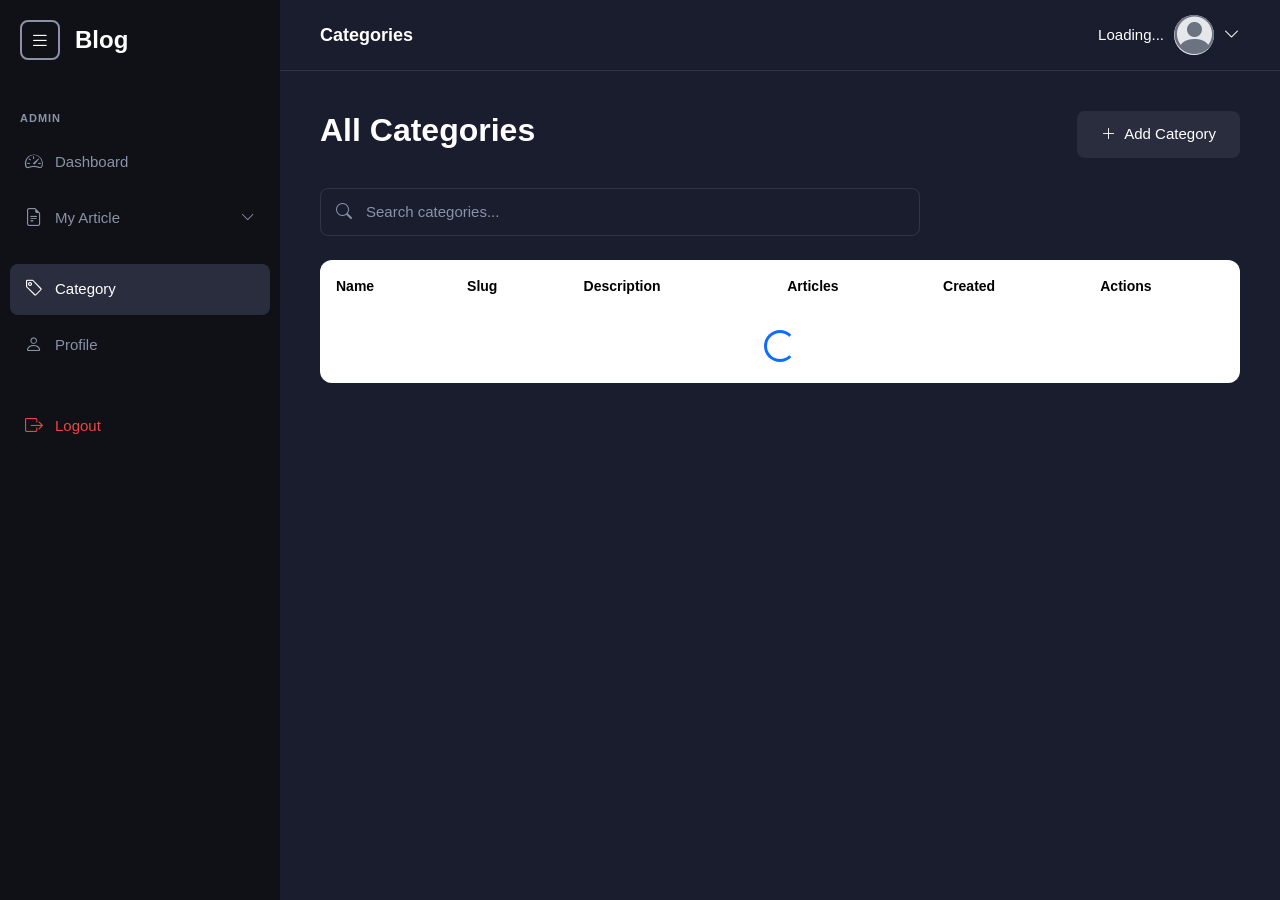
==== pages/categories.html @ 8b1bfafe "first commit" ====
<!DOCTYPE html>
<html lang="en">
<head>
    <meta charset="UTF-8">
    <meta name="viewport" content="width=device-width, initial-scale=1.0">
    <title>Categories - Blog Admin</title>
    <link href="https://cdn.jsdelivr.net/npm/bootstrap@5.3.0/dist/css/bootstrap.min.css" rel="stylesheet">
    <link rel="stylesheet" href="https://cdn.jsdelivr.net/npm/bootstrap-icons@1.11.0/font/bootstrap-icons.css">
    <link rel="stylesheet" href="/style/style.css">
</head>
<body>
    <!-- Sidebar -->
    <div class="sidebar" id="sidebar">
        <div class="sidebar-header">
            <div class="menu-icon" id="menuToggle">
                <i class="bi bi-list"></i>
            </div>
            <div class="sidebar-title">Blog</div>
        </div>

        <div class="admin-label">ADMIN</div>

        <ul class="nav-menu">
            <li class="nav-item">
                <a href="dashboard.html" class="nav-link">
                    <i class="bi bi-speedometer2"></i>
                    <span>Dashboard</span>
                </a>
            </li>
            <li class="nav-item">
                <a href="#" class="nav-link" id="myArticleLink">
                    <i class="bi bi-file-earmark-text"></i>
                    <span>My Article</span>
                    <i class="bi bi-chevron-down dropdown-icon"></i>
                </a>
                <ul class="sub-menu" id="articleSubmenu">
                    <li class="nav-item">
                        <a href="my-articles.html" class="nav-link">All Article</a>
                    </li>
                    <li class="nav-item">
                        <a href="create-article.html" class="nav-link">Create Article</a>
                    </li>
                </ul>
            </li>
            <li class="nav-item">
                <a href="categories.html" class="nav-link active">
                    <i class="bi bi-tag"></i>
                    <span>Category</span>
                </a>
            </li>
            <li class="nav-item">
                <a href="profile.html" class="nav-link">
                    <i class="bi bi-person"></i>
                    <span>Profile</span>
                </a>
            </li>
            <li class="nav-item" style="margin-top: 30px;">
                <a href="#" class="nav-link logout-link" id="logoutBtn">
                    <i class="bi bi-box-arrow-right"></i>
                    <span>Logout</span>
                </a>
            </li>
        </ul>
    </div>

    <!-- Main Content -->
    <div class="main-content">
        <!-- Top Bar -->
        <div class="top-bar">
            <div class="page-title">Categories</div>
            <div class="user-profile" id="userProfile">
                <span class="user-name" id="userName">Loading...</span>
                <div class="user-avatar">
                    <i class="bi bi-person-circle"></i>
                </div>
                <i class="bi bi-chevron-down"></i>
            </div>
        </div>

        <!-- Content Area -->
        <div class="content-area">
            <div class="content-header">
                <h1 class="content-title">All Categories</h1>
                <button class="btn btn-create" data-bs-toggle="modal" data-bs-target="#categoryModal">
                    <i class="bi bi-plus-lg"></i> Add Category
                </button>
            </div>

            <!-- Search -->
            <div class="search-bar mb-4">
                <i class="bi bi-search"></i>
                <input type="text" class="search-input" placeholder="Search categories..." id="searchInput">
            </div>

            <!-- Categories Table -->
            <div class="table-container">
                <table class="table">
                    <thead>
                        <tr>
                            <th>Name</th>
                            <th>Slug</th>
                            <th>Description</th>
                            <th>Articles</th>
                            <th>Created</th>
                            <th>Actions</th>
                        </tr>
                    </thead>
                    <tbody id="categoriesTable">
                        <!-- Loading State -->
                        <tr>
                            <td colspan="6" class="text-center">
                                <div class="spinner-border text-primary" role="status">
                                    <span class="visually-hidden">Loading...</span>
                                </div>
                            </td>
                        </tr>
                    </tbody>
                </table>
            </div>
        </div>
    </div>

    <!-- Category Modal -->
    <div class="modal fade" id="categoryModal" tabindex="-1">
        <div class="modal-dialog">
            <div class="modal-content">
                <div class="modal-header">
                    <h5 class="modal-title" id="modalTitle">Add Category</h5>
                    <button type="button" class="btn-close" data-bs-dismiss="modal"></button>
                </div>
                <div class="modal-body">
                    <form id="categoryForm">
                        <input type="hidden" id="categoryId">
                        
                        <div class="form-group mb-3">
                            <label for="categoryName">Name *</label>
                            <input type="text" class="form-control" id="categoryName" required>
                        </div>
                        
                        <div class="form-group mb-3">
                            <label for="categorySlug">Slug *</label>
                            <input type="text" class="form-control" id="categorySlug" required>
                            <small class="form-text">Auto-generated from name</small>
                        </div>
                        
                        <div class="form-group mb-3">
                            <label for="categoryDescription">Description</label>
                            <textarea class="form-control" id="categoryDescription" rows="3"></textarea>
                        </div>
                        
                        <div class="form-group mb-3">
                            <label for="categoryColor">Color</label>
                            <input type="color" class="form-control form-control-color" id="categoryColor" value="#3b82f6">
                        </div>
                    </form>
                </div>
                <div class="modal-footer">
                    <button type="button" class="btn btn-secondary" data-bs-dismiss="modal">Cancel</button>
                    <button type="button" class="btn btn-primary" id="saveCategoryBtn">Save</button>
                </div>
            </div>
        </div>
    </div>

    <script src="https://cdn.jsdelivr.net/npm/bootstrap@5.3.0/dist/js/bootstrap.bundle.min.js"></script>
    <script src="/script/main.js"></script>
    <script src="/script/categories.js"></script>
</body>
</html>
---- style/style.css ----
/* Main Styles */
:root {
    --dark-bg: #1a1d2e;
    --sidebar-bg: #0f1117;
    --card-bg: #ffffff;
    --text-primary: #ffffff;
    --text-secondary: #8b92a8;
    --hover-bg: #2a2d3e;
    --primary-color: #3b82f6;
    --primary-hover: #2563eb;
    --success-color: #10b981;
    --danger-color: #ef4444;
    --warning-color: #f59e0b;
    --border-color: rgba(255, 255, 255, 0.1);
}

* {
    margin: 0;
    padding: 0;
    box-sizing: border-box;
}

body {
    font-family: -apple-system, BlinkMacSystemFont, 'Segoe UI', Roboto, 'Helvetica Neue', Arial, sans-serif;
    background-color: var(--dark-bg);
    color: var(--text-primary);
    overflow-x: hidden;
}

/* Sidebar Styles */
.sidebar {
    position: fixed;
    left: 0;
    top: 0;
    width: 280px;
    height: 100vh;
    background-color: var(--sidebar-bg);
    padding: 20px 0;
    z-index: 1000;
    overflow-y: auto;
    transition: transform 0.3s ease;
}

.sidebar-header {
    padding: 0 20px 30px;
    display: flex;
    align-items: center;
    gap: 15px;
}

.menu-icon {
    width: 40px;
    height: 40px;
    border: 2px solid var(--text-secondary);
    border-radius: 8px;
    display: flex;
    align-items: center;
    justify-content: center;
    cursor: pointer;
    transition: all 0.3s ease;
}

.menu-icon:hover {
    border-color: var(--text-primary);
}

.menu-icon i {
    color: var(--text-primary);
    font-size: 20px;
}

.sidebar-title {
    font-size: 24px;
    font-weight: 600;
    color: var(--text-primary);
}

.admin-label {
    color: var(--text-secondary);
    font-size: 11px;
    font-weight: 600;
    letter-spacing: 1px;
    padding: 20px 20px 10px;
    text-transform: uppercase;
}

.nav-menu {
    list-style: none;
    padding: 0;
    margin: 0;
}

.nav-item {
    padding: 0 10px;
    margin-bottom: 5px;
}

.nav-link {
    display: flex;
    align-items: center;
    gap: 12px;
    padding: 12px 15px;
    color: var(--text-secondary);
    text-decoration: none;
    border-radius: 8px;
    transition: all 0.3s ease;
    font-size: 15px;
}

.nav-link:hover {
    background-color: var(--hover-bg);
    color: var(--text-primary);
}

.nav-link.active {
    background-color: var(--hover-bg);
    color: var(--text-primary);
}

.nav-link i {
    font-size: 18px;
}

.nav-link .dropdown-icon {
    margin-left: auto;
    font-size: 14px;
    transition: transform 0.3s ease;
}

.nav-link.active .dropdown-icon {
    transform: rotate(180deg);
}

.sub-menu {
    list-style: none;
    padding: 5px 0 10px 45px;
    margin: 0;
    max-height: 0;
    overflow: hidden;
    transition: max-height 0.3s ease;
}

.sub-menu.show {
    max-height: 200px;
}

.sub-menu .nav-link {
    padding: 8px 15px;
    font-size: 14px;
}

.logout-link {
    color: var(--danger-color) !important;
}

.logout-link:hover {
    background-color: rgba(239, 68, 68, 0.1) !important;
}

/* Main Content */
.main-content {
    margin-left: 280px;
    padding: 0;
    min-height: 100vh;
}

/* Top Bar */
.top-bar {
    background-color: var(--dark-bg);
    padding: 15px 40px;
    display: flex;
    justify-content: space-between;
    align-items: center;
    border-bottom: 1px solid var(--border-color);
}

.page-title {
    font-size: 18px;
    font-weight: 600;
    color: var(--text-primary);
}

.user-profile {
    display: flex;
    align-items: center;
    gap: 10px;
    cursor: pointer;
    transition: opacity 0.3s ease;
}

.user-profile:hover {
    opacity: 0.8;
}

.user-avatar {
    width: 40px;
    height: 40px;
    border-radius: 50%;
    background-color: #e5e7eb;
    display: flex;
    align-items: center;
    justify-content: center;
    overflow: hidden;
}

.user-avatar i {
    font-size: 40px;
    color: #6b7280;
}

.user-avatar img {
    width: 100%;
    height: 100%;
    object-fit: cover;
}

.user-name {
    font-size: 15px;
    color: var(--text-primary);
}

/* Content Area */
.content-area {
    padding: 40px;
}

.content-header {
    display: flex;
    justify-content: space-between;
    align-items: center;
    margin-bottom: 30px;
}

.content-title {
    font-size: 32px;
    font-weight: 600;
    color: var(--text-primary);
}

.btn-create {
    background-color: #2a2d3e;
    color: var(--text-primary);
    border: none;
    padding: 12px 24px;
    border-radius: 8px;
    font-size: 15px;
    font-weight: 500;
    cursor: pointer;
    transition: all 0.3s ease;
    display: inline-flex;
    align-items: center;
    gap: 8px;
}

.btn-create:hover {
    background-color: #3a3d4e;
    color: var(--text-primary);
    transform: translateY(-2px);
}

.btn-link {
    color: var(--primary-color);
    text-decoration: none;
    font-size: 15px;
    font-weight: 500;
    transition: color 0.3s ease;
}

.btn-link:hover {
    color: var(--primary-hover);
}

/* Search Bar */
.search-bar {
    position: relative;
    margin-bottom: 30px;
}

.search-bar i {
    position: absolute;
    left: 16px;
    top: 50%;
    transform: translateY(-50%);
    color: var(--text-secondary);
    font-size: 16px;
}

.search-input {
    width: 100%;
    max-width: 600px;
    padding: 12px 20px 12px 45px;
    background-color: transparent;
    border: 1px solid var(--border-color);
    border-radius: 8px;
    color: var(--text-primary);
    font-size: 15px;
    transition: border-color 0.3s ease;
}

.search-input::placeholder {
    color: var(--text-secondary);
}

.search-input:focus {
    outline: none;
    border-color: rgba(255, 255, 255, 0.3);
}

/* Stats Grid */
.stats-grid {
    display: grid;
    grid-template-columns: repeat(auto-fit, minmax(250px, 1fr));
    gap: 24px;
    margin-bottom: 40px;
}

.stat-card {
    background: var(--hover-bg);
    padding: 24px;
    border-radius: 12px;
    display: flex;
    align-items: center;
    gap: 20px;
    transition: transform 0.3s ease;
}

.stat-card:hover {
    transform: translateY(-5px);
}

.stat-icon {
    width: 60px;
    height: 60px;
    border-radius: 12px;
    display: flex;
    align-items: center;
    justify-content: center;
    font-size: 28px;
    color: white;
}

.stat-info h3 {
    font-size: 28px;
    font-weight: 700;
    color: var(--text-primary);
    margin-bottom: 4px;
}

.stat-info p {
    font-size: 14px;
    color: var(--text-secondary);
    margin: 0;
}

/* Content Section */
.content-section {
    margin-bottom: 40px;
}

.section-header {
    display: flex;
    justify-content: space-between;
    align-items: center;
    margin-bottom: 20px;
}

.section-header h2 {
    font-size: 24px;
    font-weight: 600;
    color: var(--text-primary);
}

/* Articles Grid */
.articles-grid {
    display: grid;
    grid-template-columns: repeat(auto-fill, minmax(320px, 1fr));
    gap: 24px;
}

.article-card {
    background-color: #ffffff;
    border-radius: 12px;
    overflow: hidden;
    transition: transform 0.3s ease, box-shadow 0.3s ease;
    cursor: pointer;
}

.article-card:hover {
    transform: translateY(-5px);
    box-shadow: 0 10px 30px rgba(0, 0, 0, 0.2);
}

.article-image {
    width: 100%;
    height: 200px;
    background-color: #d1d5db;
    display: flex;
    align-items: center;
    justify-content: center;
    position: relative;
    overflow: hidden;
}

.article-image svg {
    width: 100px;
    height: 80px;
    opacity: 0.3;
}

.article-image img {
    width: 100%;
    height: 100%;
    object-fit: cover;
}

.article-content {
    padding: 20px;
}

.article-title {
    font-size: 18px;
    font-weight: 600;
    color: #1a1d2e;
    margin-bottom: 8px;
    display: -webkit-box;
    -webkit-line-clamp: 2;
    -webkit-box-orient: vertical;
    overflow: hidden;
}

.article-description {
    font-size: 14px;
    color: #6b7280;
    margin-bottom: 15px;
    display: -webkit-box;
    -webkit-line-clamp: 2;
    -webkit-box-orient: vertical;
    overflow: hidden;
}

.article-author {
    display: flex;
    align-items: center;
    gap: 10px;
}

.author-avatar {
    width: 32px;
    height: 32px;
    border-radius: 50%;
    background-color: #d1d5db;
    display: flex;
    align-items: center;
    justify-content: center;
    overflow: hidden;
}

.author-avatar i {
    color: #6b7280;
    font-size: 16px;
}

.author-avatar img {
    width: 100%;
    height: 100%;
    object-fit: cover;
}

.author-name {
    font-size: 14px;
    color: #6b7280;
}

/* Loading Spinner */
.loading-spinner {
    display: flex;
    justify-content: center;
    align-items: center;
    padding: 60px 20px;
}

/* Filter Section */
.filter-section {
    display: flex;
    gap: 16px;
    margin-bottom: 30px;
    flex-wrap: wrap;
}

.filter-options {
    display: flex;
    gap: 12px;
}

.form-select {
    padding: 10px 16px;
    background-color: transparent;
    border: 1px solid var(--border-color);
    border-radius: 8px;
    color: var(--text-primary);
    font-size: 14px;
    min-width: 150px;
}

.form-select:focus {
    outline: none;
    border-color: var(--primary-color);
}

.form-select option {
    background-color: var(--dark-bg);
    color: var(--text-primary);
}

/* Pagination */
.pagination-container {
    display: flex;
    justify-content: center;
    margin-top: 40px;
}

.pagination {
    display: flex;
    gap: 8px;
    list-style: none;
    padding: 0;
    margin: 0;
}

.pagination li {
    margin: 0;
}

.pagination a {
    display: flex;
    align-items: center;
    justify-content: center;
    width: 40px;
    height: 40px;
    background: var(--hover-bg);
    color: var(--text-primary);
    border-radius: 8px;
    text-decoration: none;
    transition: all 0.3s ease;
}

.pagination a:hover,
.pagination .active a {
    background: var(--primary-color);
}

/* Form Container */
.form-container {
    max-width: 900px;
}

.form-header {
    display: flex;
    justify-content: space-between;
    align-items: center;
    margin-bottom: 30px;
}

.form-title {
    font-size: 28px;
    font-weight: 600;
    color: var(--text-primary);
}

.btn-back {
    color: var(--text-secondary);
    text-decoration: none;
    display: flex;
    align-items: center;
    gap: 8px;
    font-size: 15px;
    transition: color 0.3s ease;
}

.btn-back:hover {
    color: var(--text-primary);
}

/* Article Form */
.article-form {
    background: var(--hover-bg);
    padding: 30px;
    border-radius: 12px;
}

.form-row {
    display: flex;
    gap: 20px;
    margin-bottom: 24px;
}

.form-row .form-group {
    flex: 1;
    margin-bottom: 0;
}

.form-group {
    margin-bottom: 24px;
}

.form-group label {
    display: block;
    margin-bottom: 8px;
    font-size: 14px;
    font-weight: 500;
    color: var(--text-primary);
}

.form-control,
.form-select,
textarea.form-control {
    width: 100%;
    padding: 12px 16px;
    background: var(--dark-bg);
    border: 1px solid var(--border-color);
    border-radius: 8px;
    color: var(--text-primary);
    font-size: 15px;
    font-family: inherit;
    transition: all 0.3s ease;
}

.form-control:focus,
.form-select:focus,
textarea.form-control:focus {
    outline: none;
    border-color: var(--primary-color);
}

textarea.form-control {
    resize: vertical;
}

.form-text {
    display: block;
    margin-top: 6px;
    font-size: 13px;
    color: var(--text-secondary);
}

.image-upload {
    position: relative;
}

.image-preview {
    width: 100%;
    height: 200px;
    background: var(--dark-bg);
    border: 2px dashed var(--border-color);
    border-radius: 8px;
    display: flex;
    flex-direction: column;
    align-items: center;
    justify-content: center;
    margin-top: 10px;
    cursor: pointer;
    transition: all 0.3s ease;
}

.image-preview:hover {
    border-color: var(--primary-color);
}

.image-preview i {
    font-size: 48px;
    color: var(--text-secondary);
    margin-bottom: 10px;
}

.image-preview p {
    color: var(--text-secondary);
    font-size: 14px;
    margin: 0;
}

.image-preview img {
    width: 100%;
    height: 100%;
    object-fit: cover;
    border-radius: 6px;
}

.form-actions {
    display: flex;
    gap: 12px;
    justify-content: flex-end;
    margin-top: 30px;
}

.btn-primary,
.btn-secondary,
.btn-danger {
    padding: 12px 24px;
    border: none;
    border-radius: 8px;
    font-size: 15px;
    font-weight: 500;
    cursor: pointer;
    transition: all 0.3s ease;
    display: inline-flex;
    align-items: center;
    gap: 8px;
}

.btn-primary {
    background: var(--primary-color);
    color: white;
}

.btn-primary:hover {
    background: var(--primary-hover);
    transform: translateY(-2px);
}

.btn-secondary {
    background: var(--hover-bg);
    color: var(--text-primary);
}

.btn-secondary:hover {
    background: #3a3d4e;
}

.btn-danger {
    background: var(--danger-color);
    color: white;
}

.btn-danger:hover {
    background: #dc2626;
}

/* Table */
.table-container {
    background: var(--hover-bg);
    border-radius: 12px;
    overflow: hidden;
}

.table {
    width: 100%;
    margin: 0;
    color: var(--text-primary);
}

.table thead {
    background: var(--dark-bg);
}

.table th {
    padding: 16px;
    font-size: 14px;
    font-weight: 600;
    text-align: left;
    border-bottom: 1px solid var(--border-color);
}

.table td {
    padding: 16px;
    font-size: 14px;
    border-bottom: 1px solid var(--border-color);
}

.table tbody tr:hover {
    background: var(--dark-bg);
}

/* Article Detail */
.article-detail-container {
    max-width: 900px;
    margin: 0 auto;
}

.article-detail-header {
    display: flex;
    justify-content: space-between;
    align-items: center;
    margin-bottom: 30px;
}

.article-actions {
    display: flex;
    gap: 12px;
}

.article-detail-content {
    background: var(--hover-bg);
    padding: 40px;
    border-radius: 12px;
}

.article-meta {
    display: flex;
    align-items: center;
    gap: 12px;
    margin-bottom: 16px;
}

.badge {
    padding: 6px 12px;
    border-radius: 6px;
    font-size: 12px;
    font-weight: 600;
}

.bg-primary {
    background: var(--primary-color);
    color: white;
}

.article-date {
    font-size: 14px;
    color: var(--text-secondary);
}

.article-detail-title {
    font-size: 36px;
    font-weight: 700;
    color: var(--text-primary);
    margin-bottom: 24px;
    line-height: 1.3;
}

.article-author-info {
    display: flex;
    align-items: center;
    gap: 12px;
    margin-bottom: 24px;
    padding-bottom: 24px;
    border-bottom: 1px solid var(--border-color);
}

.article-author-info .author-avatar {
    width: 48px;
    height: 48px;
}

.author-details p {
    margin: 0;
    font-size: 14px;
}

.author-name {
    font-weight: 600;
    color: var(--text-primary);
}

.author-date {
    color: var(--text-secondary);
}

.article-stats {
    display: flex;
    gap: 24px;
    margin-bottom: 30px;
    padding-bottom: 24px;
    border-bottom: 1px solid var(--border-color);
}

.stat-item {
    display: flex;
    align-items: center;
    gap: 8px;
    font-size: 14px;
    color: var(--text-secondary);
}

.stat-item i {
    font-size: 18px;
}

.article-image-container {
    margin-bottom: 30px;
}

.article-detail-image {
    width: 100%;
    border-radius: 12px;
}

.article-body {
    font-size: 16px;
    line-height: 1.8;
    color: var(--text-primary);
    margin-bottom: 30px;
}

.article-body p {
    margin-bottom: 16px;
}

.article-tags {
    display: flex;
    flex-wrap: wrap;
    gap: 8px;
}

.article-tags .badge {
    background: var(--dark-bg);
    color: var(--text-primary);
}

/* Profile */
.profile-container {
    max-width: 900px;
}

.profile-header {
    background: var(--hover-bg);
    padding: 30px;
    border-radius: 12px;
    display: flex;
    justify-content: space-between;
    align-items: center;
    margin-bottom: 30px;
}

.profile-avatar-section {
    display: flex;
    align-items: center;
    gap: 20px;
}

.profile-avatar-large {
    width: 80px;
    height: 80px;
    border-radius: 50%;
    background: #e5e7eb;
    display: flex;
    align-items: center;
    justify-content: center;
    overflow: hidden;
}

.profile-avatar-large i {
    font-size: 80px;
    color: #6b7280;
}

.profile-info h2 {
    font-size: 24px;
    font-weight: 600;
    color: var(--text-primary);
    margin-bottom: 4px;
}

.profile-info p {
    font-size: 14px;
    color: var(--text-secondary);
    margin: 0;
}

.profile-tabs {
    border-bottom: 1px solid var(--border-color);
    margin-bottom: 30px;
}

.profile-tabs .nav-link {
    padding: 12px 24px;
    border: none;
    background: transparent;
    color: var(--text-secondary);
    border-bottom: 2px solid transparent;
    transition: all 0.3s ease;
}

.profile-tabs .nav-link:hover {
    color: var(--text-primary);
}

.profile-tabs .nav-link.active {
    color: var(--primary-color);
    border-bottom-color: var(--primary-color);
}

.profile-tab-content {
    background: var(--hover-bg);
    padding: 30px;
    border-radius: 12px;
}

.profile-form .form-row {
    display: flex;
    gap: 20px;
}

.profile-form .form-row .form-group {
    flex: 1;
}

.security-section {
    background: var(--dark-bg);
    padding: 24px;
    border-radius: 8px;
}

/* Modal */
.modal-content {
    background: var(--hover-bg);
    color: var(--text-primary);
    border: 1px solid var(--border-color);
}

.modal-header {
    border-bottom: 1px solid var(--border-color);
}

.modal-footer {
    border-top: 1px solid var(--border-color);
}

.btn-close {
    filter: invert(1);
}

/* Responsive */
@media (max-width: 1024px) {
    .articles-grid {
        grid-template-columns: repeat(auto-fill, minmax(280px, 1fr));
    }

    .stats-grid {
        grid-template-columns: repeat(auto-fit, minmax(220px, 1fr));
    }
}

@media (max-width: 768px) {
    .sidebar {
        width: 250px;
        transform: translateX(-100%);
    }

    .sidebar.active {
        transform: translateX(0);
    }

    .main-content {
        margin-left: 0;
    }

    .content-area {
        padding: 20px;
    }

    .content-title {
        font-size: 24px;
    }

    .articles-grid {
        grid-template-columns: 1fr;
    }

    .top-bar {
        padding: 15px 20px;
    }

    .content-header {
        flex-direction: column;
        align-items: flex-start;
        gap: 15px;
    }

    .btn-create {
        width: 100%;
        justify-content: center;
    }

    .search-input {
        max-width: 100%;
    }

    .filter-section {
        flex-direction: column;
    }

    .filter-options {
        width: 100%;
        flex-direction: column;
    }

    .form-select {
        width: 100%;
    }

    .form-row {
        flex-direction: column;
    }

    .form-actions {
        flex-direction: column;
    }

    .form-actions button {
        width: 100%;
        justify-content: center;
    }

    .article-detail-header {
        flex-direction: column;
        align-items: flex-start;
        gap: 15px;
    }

    .article-actions {
        width: 100%;
    }

    .article-actions button {
        flex: 1;
    }

    .profile-header {
        flex-direction: column;
        align-items: flex-start;
        gap: 20px;
    }
}

@media (max-width: 576px) {
    .stats-grid {
        grid-template-columns: 1fr;
    }

    .article-detail-content {
        padding: 24px;
    }

    .article-detail-title {
        font-size: 28px;
    }

    .profile-tab-content {
        padding: 20px;
    }

    .table-container {
        overflow-x: auto;
    }

    .table {
        min-width: 600px;
    }
}

/* Scrollbar */
.sidebar::-webkit-scrollbar {
    width: 6px;
}

.sidebar::-webkit-scrollbar-track {
    background: transparent;
}

.sidebar::-webkit-scrollbar-thumb {
    background: var(--text-secondary);
    border-radius: 3px;
}

.sidebar::-webkit-scrollbar-thumb:hover {
    background: var(--text-primary);
}
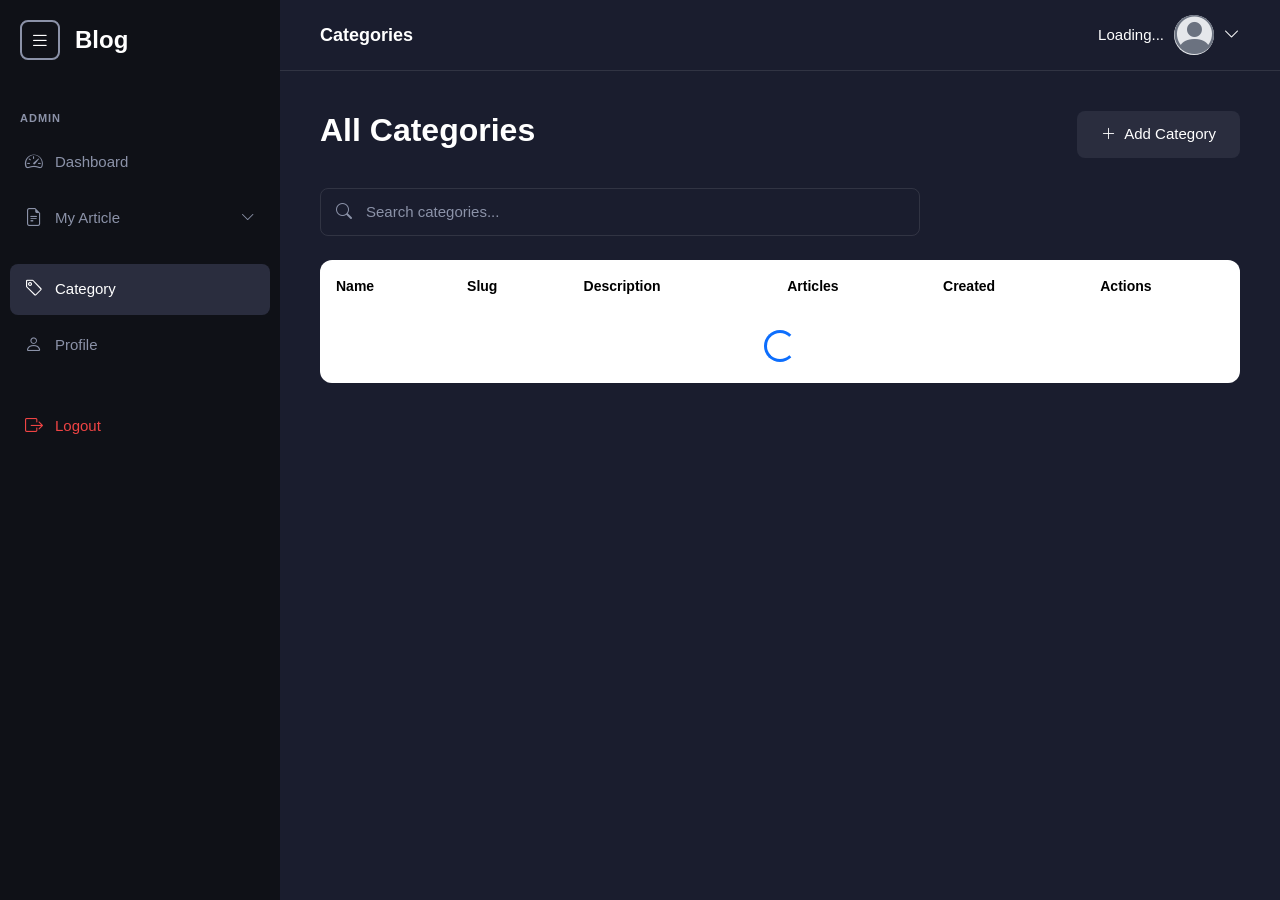
==== commit 52e1bd7e: "Own article" ====
--- a/pages/categories.html
+++ b/pages/categories.html
@@ -6,7 +6,7 @@
     <title>Categories - Blog Admin</title>
     <link href="https://cdn.jsdelivr.net/npm/bootstrap@5.3.0/dist/css/bootstrap.min.css" rel="stylesheet">
     <link rel="stylesheet" href="https://cdn.jsdelivr.net/npm/bootstrap-icons@1.11.0/font/bootstrap-icons.css">
-    <link rel="stylesheet" href="/style/style.css">
+    <link rel="stylesheet" href="../style/style.css">
 </head>
 <body>
     <!-- Sidebar -->
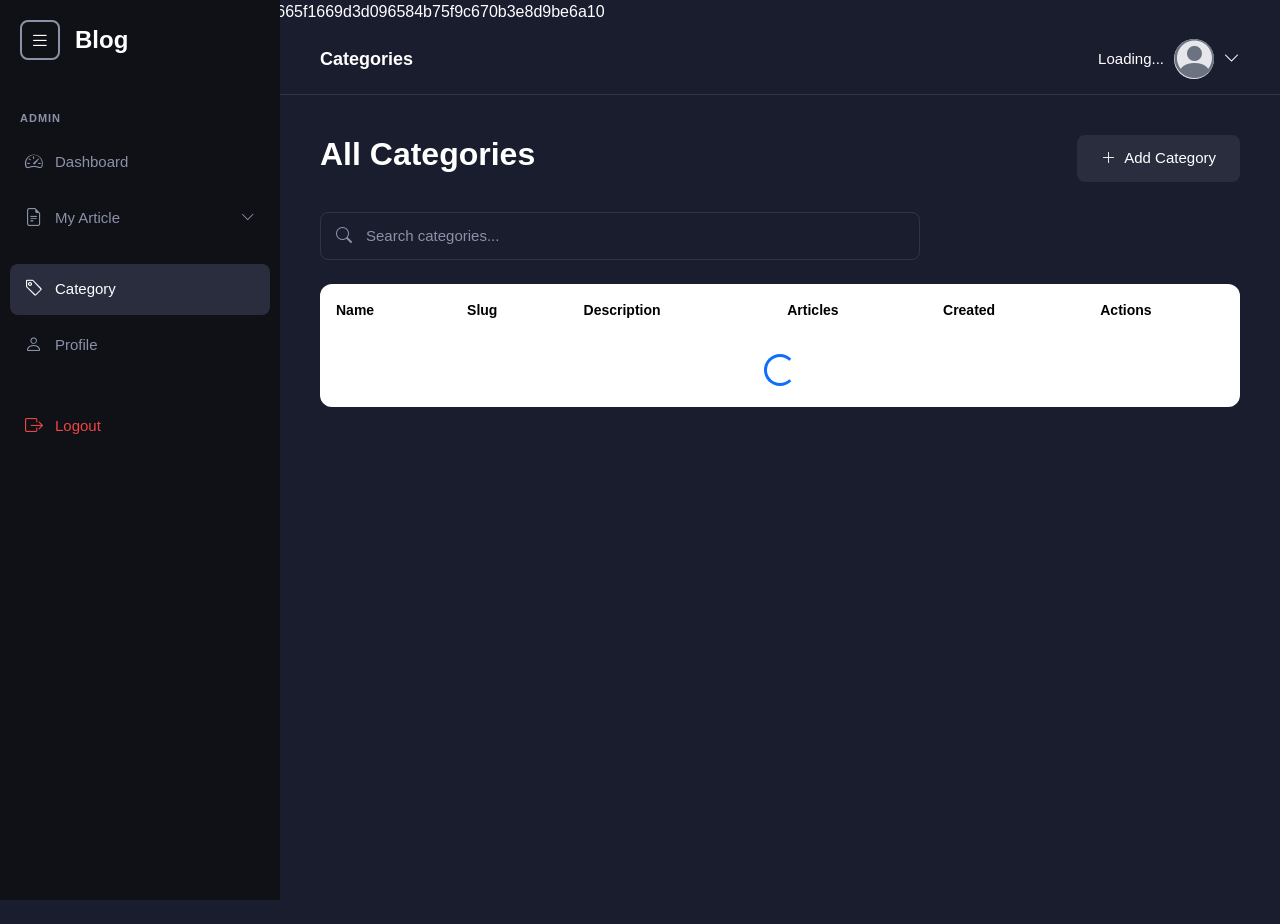
==== commit 9822e4da: "own article" ====
--- a/pages/categories.html
+++ b/pages/categories.html
@@ -6,7 +6,11 @@
     <title>Categories - Blog Admin</title>
     <link href="https://cdn.jsdelivr.net/npm/bootstrap@5.3.0/dist/css/bootstrap.min.css" rel="stylesheet">
     <link rel="stylesheet" href="https://cdn.jsdelivr.net/npm/bootstrap-icons@1.11.0/font/bootstrap-icons.css">
+<<<<<<< HEAD
     <link rel="stylesheet" href="../style/style.css">
+=======
+    <link rel="stylesheet" href="/style/style.css">
+>>>>>>> e4665f1669d3d096584b75f9c670b3e8d9be6a10
 </head>
 <body>
     <!-- Sidebar -->
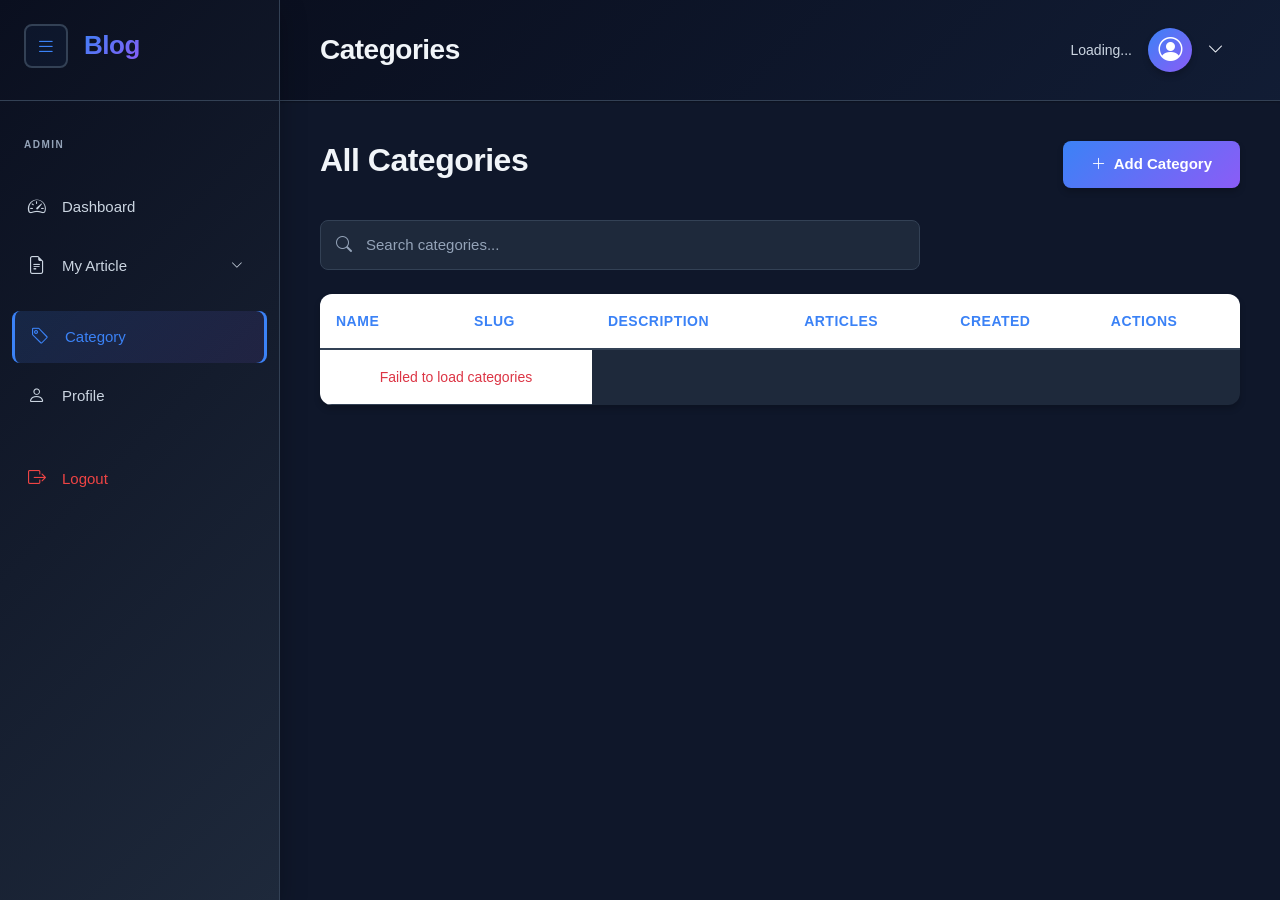
==== commit 00c088cb: "fixed login" ====
--- a/pages/categories.html
+++ b/pages/categories.html
@@ -6,11 +6,7 @@
     <title>Categories - Blog Admin</title>
     <link href="https://cdn.jsdelivr.net/npm/bootstrap@5.3.0/dist/css/bootstrap.min.css" rel="stylesheet">
     <link rel="stylesheet" href="https://cdn.jsdelivr.net/npm/bootstrap-icons@1.11.0/font/bootstrap-icons.css">
-<<<<<<< HEAD
     <link rel="stylesheet" href="../style/style.css">
-=======
-    <link rel="stylesheet" href="/style/style.css">
->>>>>>> e4665f1669d3d096584b75f9c670b3e8d9be6a10
 </head>
 <body>
     <!-- Sidebar -->
@@ -167,7 +163,8 @@
     </div>
 
     <script src="https://cdn.jsdelivr.net/npm/bootstrap@5.3.0/dist/js/bootstrap.bundle.min.js"></script>
-    <script src="/script/main.js"></script>
-    <script src="/script/categories.js"></script>
+    <script src="../assets/Js/main.js"></script>
+    <script src="../assets/Js/categories.js"></script>
+    <script src="../assets/Js/logout.js"></script>
 </body>
 </html>
--- a/style/style.css
+++ b/style/style.css
@@ -1,17 +1,41 @@
-/* Main Styles */
+/* Modern Design System */
 :root {
-    --dark-bg: #1a1d2e;
-    --sidebar-bg: #0f1117;
-    --card-bg: #ffffff;
-    --text-primary: #ffffff;
-    --text-secondary: #8b92a8;
-    --hover-bg: #2a2d3e;
     --primary-color: #3b82f6;
-    --primary-hover: #2563eb;
+    --primary-dark: #1e40af;
+    --primary-light: #dbeafe;
+    --secondary-color: #8b5cf6;
     --success-color: #10b981;
     --danger-color: #ef4444;
     --warning-color: #f59e0b;
-    --border-color: rgba(255, 255, 255, 0.1);
+    --info-color: #06b6d4;
+    
+    --bg-dark: #0f172a;
+    --bg-darker: #0a0f1f;
+    --bg-light: #f8fafc;
+    --bg-card: #1e293b;
+    
+    --text-primary: #f1f5f9;
+    --text-secondary: #cbd5e1;
+    --text-muted: #94a3b8;
+    --text-dark: #0f172a;
+    
+    --border-color: #334155;
+    --border-light: #e2e8f0;
+    
+    --shadow-sm: 0 1px 2px rgba(0, 0, 0, 0.3);
+    --shadow-md: 0 4px 6px rgba(0, 0, 0, 0.2);
+    --shadow-lg: 0 10px 25px rgba(0, 0, 0, 0.25);
+    --shadow-xl: 0 20px 40px rgba(0, 0, 0, 0.3);
+    
+    --radius-sm: 6px;
+    --radius-md: 8px;
+    --radius-lg: 12px;
+    --radius-xl: 16px;
+    --radius-full: 50%;
+    
+    --transition-fast: 150ms cubic-bezier(0.4, 0, 0.2, 1);
+    --transition-base: 250ms cubic-bezier(0.4, 0, 0.2, 1);
+    --transition-slow: 350ms cubic-bezier(0.4, 0, 0.2, 1);
 }
 
 * {
@@ -20,11 +44,16 @@
     box-sizing: border-box;
 }
 
+html {
+    scroll-behavior: smooth;
+}
+
 body {
-    font-family: -apple-system, BlinkMacSystemFont, 'Segoe UI', Roboto, 'Helvetica Neue', Arial, sans-serif;
-    background-color: var(--dark-bg);
+    font-family: -apple-system, BlinkMacSystemFont, 'Segoe UI', 'Roboto', 'Oxygen', 'Ubuntu', 'Cantarell', sans-serif;
+    background-color: var(--bg-dark);
     color: var(--text-primary);
     overflow-x: hidden;
+    line-height: 1.6;
 }
 
 /* Sidebar Styles */
@@ -34,54 +63,67 @@
     top: 0;
     width: 280px;
     height: 100vh;
-    background-color: var(--sidebar-bg);
-    padding: 20px 0;
+    background: linear-gradient(135deg, var(--bg-darker) 0%, var(--bg-card) 100%);
+    padding: 24px 0;
     z-index: 1000;
     overflow-y: auto;
-    transition: transform 0.3s ease;
+    transition: transform var(--transition-base);
+    border-right: 1px solid var(--border-color);
+    box-shadow: var(--shadow-lg);
 }
 
 .sidebar-header {
-    padding: 0 20px 30px;
-    display: flex;
-    align-items: center;
-    gap: 15px;
+    padding: 0 24px 32px;
+    display: flex;
+    align-items: center;
+    gap: 16px;
+    border-bottom: 1px solid var(--border-color);
+    margin-bottom: 24px;
 }
 
 .menu-icon {
-    width: 40px;
-    height: 40px;
-    border: 2px solid var(--text-secondary);
-    border-radius: 8px;
+    width: 44px;
+    height: 44px;
+    border: 2px solid var(--border-color);
+    border-radius: var(--radius-md);
     display: flex;
     align-items: center;
     justify-content: center;
     cursor: pointer;
-    transition: all 0.3s ease;
+    transition: all var(--transition-fast);
+    background: rgba(59, 130, 246, 0.05);
 }
 
 .menu-icon:hover {
-    border-color: var(--text-primary);
+    border-color: var(--primary-color);
+    background: rgba(59, 130, 246, 0.1);
+    transform: translateY(-2px);
 }
 
 .menu-icon i {
-    color: var(--text-primary);
+    color: var(--primary-color);
     font-size: 20px;
+    font-weight: 600;
 }
 
 .sidebar-title {
-    font-size: 24px;
-    font-weight: 600;
-    color: var(--text-primary);
+    font-size: 26px;
+    font-weight: 700;
+    background: linear-gradient(135deg, var(--primary-color) 0%, var(--secondary-color) 100%);
+    -webkit-background-clip: text;
+    -webkit-text-fill-color: transparent;
+    background-clip: text;
+    letter-spacing: -0.5px;
 }
 
 .admin-label {
-    color: var(--text-secondary);
-    font-size: 11px;
-    font-weight: 600;
-    letter-spacing: 1px;
-    padding: 20px 20px 10px;
+    color: var(--text-muted);
+    font-size: 10px;
+    font-weight: 700;
+    letter-spacing: 1.5px;
+    padding: 12px 24px;
     text-transform: uppercase;
+    margin-bottom: 16px;
 }
 
 .nav-menu {
@@ -91,40 +133,47 @@
 }
 
 .nav-item {
-    padding: 0 10px;
-    margin-bottom: 5px;
+    padding: 0 12px;
+    margin-bottom: 6px;
 }
 
 .nav-link {
     display: flex;
     align-items: center;
-    gap: 12px;
-    padding: 12px 15px;
+    gap: 14px;
+    padding: 12px 16px;
     color: var(--text-secondary);
     text-decoration: none;
-    border-radius: 8px;
-    transition: all 0.3s ease;
+    border-radius: var(--radius-md);
+    transition: all var(--transition-fast);
     font-size: 15px;
+    font-weight: 500;
+    position: relative;
 }
 
 .nav-link:hover {
-    background-color: var(--hover-bg);
-    color: var(--text-primary);
+    background-color: rgba(59, 130, 246, 0.1);
+    color: var(--primary-color);
+    padding-left: 20px;
 }
 
 .nav-link.active {
-    background-color: var(--hover-bg);
-    color: var(--text-primary);
+    background: linear-gradient(135deg, rgba(59, 130, 246, 0.15) 0%, rgba(139, 92, 246, 0.1) 100%);
+    color: var(--primary-color);
+    box-shadow: inset -3px 0 0 var(--primary-color);
+    border-left: 3px solid var(--primary-color);
+    padding-left: 16px;
 }
 
 .nav-link i {
     font-size: 18px;
+    min-width: 20px;
 }
 
 .nav-link .dropdown-icon {
     margin-left: auto;
-    font-size: 14px;
-    transition: transform 0.3s ease;
+    font-size: 12px;
+    transition: transform var(--transition-fast);
 }
 
 .nav-link.active .dropdown-icon {
@@ -133,20 +182,30 @@
 
 .sub-menu {
     list-style: none;
-    padding: 5px 0 10px 45px;
+    padding: 6px 0 6px 48px;
     margin: 0;
     max-height: 0;
     overflow: hidden;
-    transition: max-height 0.3s ease;
+    transition: max-height var(--transition-base);
 }
 
 .sub-menu.show {
-    max-height: 200px;
+    max-height: 300px;
 }
 
 .sub-menu .nav-link {
-    padding: 8px 15px;
+    padding: 10px 12px;
     font-size: 14px;
+    color: var(--text-muted);
+}
+
+.sub-menu .nav-link:hover {
+    color: var(--primary-color);
+}
+
+.sub-menu .nav-link.active {
+    background: rgba(59, 130, 246, 0.15);
+    color: var(--primary-color);
 }
 
 .logout-link {
@@ -154,7 +213,8 @@
 }
 
 .logout-link:hover {
-    background-color: rgba(239, 68, 68, 0.1) !important;
+    background-color: rgba(239, 68, 68, 0.15) !important;
+    color: #ff6b6b !important;
 }
 
 /* Main Content */
@@ -162,50 +222,57 @@
     margin-left: 280px;
     padding: 0;
     min-height: 100vh;
+    background-color: var(--bg-dark);
 }
 
 /* Top Bar */
 .top-bar {
-    background-color: var(--dark-bg);
-    padding: 15px 40px;
+    background: linear-gradient(135deg, var(--bg-darker) 0%, rgba(59, 130, 246, 0.05) 100%);
+    padding: 20px 40px;
     display: flex;
     justify-content: space-between;
     align-items: center;
     border-bottom: 1px solid var(--border-color);
+    box-shadow: var(--shadow-sm);
 }
 
 .page-title {
-    font-size: 18px;
-    font-weight: 600;
-    color: var(--text-primary);
+    font-size: 28px;
+    font-weight: 700;
+    color: var(--text-primary);
+    letter-spacing: -0.5px;
 }
 
 .user-profile {
     display: flex;
     align-items: center;
-    gap: 10px;
+    gap: 16px;
     cursor: pointer;
-    transition: opacity 0.3s ease;
+    transition: opacity var(--transition-fast);
+    padding: 8px 16px;
+    border-radius: var(--radius-md);
 }
 
 .user-profile:hover {
     opacity: 0.8;
+    background: rgba(59, 130, 246, 0.1);
 }
 
 .user-avatar {
-    width: 40px;
-    height: 40px;
-    border-radius: 50%;
-    background-color: #e5e7eb;
+    width: 44px;
+    height: 44px;
+    border-radius: var(--radius-full);
+    background: linear-gradient(135deg, var(--primary-color) 0%, var(--secondary-color) 100%);
     display: flex;
     align-items: center;
     justify-content: center;
     overflow: hidden;
+    box-shadow: var(--shadow-md);
 }
 
 .user-avatar i {
-    font-size: 40px;
-    color: #6b7280;
+    font-size: 24px;
+    color: white;
 }
 
 .user-avatar img {
@@ -215,8 +282,13 @@
 }
 
 .user-name {
-    font-size: 15px;
-    color: var(--text-primary);
+    font-size: 14px;
+    color: var(--text-secondary);
+    font-weight: 500;
+    max-width: 150px;
+    white-space: nowrap;
+    overflow: hidden;
+    text-overflow: ellipsis;
 }
 
 /* Content Area */
@@ -228,46 +300,48 @@
     display: flex;
     justify-content: space-between;
     align-items: center;
-    margin-bottom: 30px;
+    margin-bottom: 32px;
 }
 
 .content-title {
     font-size: 32px;
+    font-weight: 700;
+    color: var(--text-primary);
+    letter-spacing: -0.5px;
+}
+
+.btn-create {
+    background: linear-gradient(135deg, var(--primary-color) 0%, var(--secondary-color) 100%);
+    color: white;
+    border: none;
+    padding: 12px 28px;
+    border-radius: var(--radius-md);
+    font-size: 15px;
     font-weight: 600;
-    color: var(--text-primary);
-}
-
-.btn-create {
-    background-color: #2a2d3e;
-    color: var(--text-primary);
-    border: none;
-    padding: 12px 24px;
-    border-radius: 8px;
-    font-size: 15px;
-    font-weight: 500;
     cursor: pointer;
-    transition: all 0.3s ease;
+    transition: all var(--transition-fast);
     display: inline-flex;
     align-items: center;
     gap: 8px;
+    box-shadow: var(--shadow-md);
 }
 
 .btn-create:hover {
-    background-color: #3a3d4e;
-    color: var(--text-primary);
     transform: translateY(-2px);
+    box-shadow: var(--shadow-lg);
+    background: linear-gradient(135deg, var(--primary-dark) 0%, #6d28d9 100%);
 }
 
 .btn-link {
     color: var(--primary-color);
     text-decoration: none;
     font-size: 15px;
-    font-weight: 500;
-    transition: color 0.3s ease;
+    font-weight: 600;
+    transition: color var(--transition-fast);
 }
 
 .btn-link:hover {
-    color: var(--primary-hover);
+    color: var(--primary-dark);
 }
 
 /* Search Bar */
@@ -281,29 +355,32 @@
     left: 16px;
     top: 50%;
     transform: translateY(-50%);
-    color: var(--text-secondary);
+    color: var(--text-muted);
     font-size: 16px;
+    transition: all var(--transition-fast);
 }
 
 .search-input {
     width: 100%;
     max-width: 600px;
     padding: 12px 20px 12px 45px;
-    background-color: transparent;
+    background: var(--bg-card);
     border: 1px solid var(--border-color);
-    border-radius: 8px;
+    border-radius: var(--radius-md);
     color: var(--text-primary);
     font-size: 15px;
-    transition: border-color 0.3s ease;
+    transition: all var(--transition-fast);
 }
 
 .search-input::placeholder {
-    color: var(--text-secondary);
+    color: var(--text-muted);
 }
 
 .search-input:focus {
     outline: none;
-    border-color: rgba(255, 255, 255, 0.3);
+    border-color: var(--primary-color);
+    background: var(--bg-darker);
+    box-shadow: 0 0 0 3px rgba(59, 130, 246, 0.1);
 }
 
 /* Stats Grid */
@@ -315,28 +392,34 @@
 }
 
 .stat-card {
-    background: var(--hover-bg);
+    background: linear-gradient(135deg, var(--bg-card) 0%, rgba(59, 130, 246, 0.1) 100%);
     padding: 24px;
-    border-radius: 12px;
+    border-radius: var(--radius-lg);
     display: flex;
     align-items: center;
     gap: 20px;
-    transition: transform 0.3s ease;
+    transition: all var(--transition-base);
+    border: 1px solid var(--border-color);
 }
 
 .stat-card:hover {
-    transform: translateY(-5px);
+    transform: translateY(-8px);
+    border-color: var(--primary-color);
+    box-shadow: var(--shadow-lg);
 }
 
 .stat-icon {
     width: 60px;
     height: 60px;
-    border-radius: 12px;
+    border-radius: var(--radius-md);
     display: flex;
     align-items: center;
     justify-content: center;
     font-size: 28px;
     color: white;
+    background: linear-gradient(135deg, var(--primary-color) 0%, var(--secondary-color) 100%);
+    box-shadow: var(--shadow-md);
+}
 }
 
 .stat-info h3 {
@@ -344,11 +427,12 @@
     font-weight: 700;
     color: var(--text-primary);
     margin-bottom: 4px;
+    letter-spacing: -0.5px;
 }
 
 .stat-info p {
     font-size: 14px;
-    color: var(--text-secondary);
+    color: var(--text-muted);
     margin: 0;
 }
 
@@ -362,38 +446,48 @@
     justify-content: space-between;
     align-items: center;
     margin-bottom: 20px;
+    padding-bottom: 16px;
+    border-bottom: 2px solid var(--border-color);
 }
 
 .section-header h2 {
     font-size: 24px;
-    font-weight: 600;
-    color: var(--text-primary);
+    font-weight: 700;
+    color: var(--text-primary);
+    letter-spacing: -0.5px;
+    margin: 0;
+    background: linear-gradient(135deg, var(--text-primary) 0%, var(--primary-color) 100%);
+    -webkit-background-clip: text;
+    -webkit-text-fill-color: transparent;
+    background-clip: text;
 }
 
 /* Articles Grid */
 .articles-grid {
     display: grid;
     grid-template-columns: repeat(auto-fill, minmax(320px, 1fr));
-    gap: 24px;
+    gap: 28px;
 }
 
 .article-card {
-    background-color: #ffffff;
-    border-radius: 12px;
+    background-color: var(--bg-card);
+    border-radius: var(--radius-lg);
     overflow: hidden;
-    transition: transform 0.3s ease, box-shadow 0.3s ease;
+    transition: all var(--transition-base);
     cursor: pointer;
+    border: 1px solid var(--border-color);
 }
 
 .article-card:hover {
-    transform: translateY(-5px);
-    box-shadow: 0 10px 30px rgba(0, 0, 0, 0.2);
+    transform: translateY(-8px);
+    box-shadow: var(--shadow-xl);
+    border-color: var(--primary-color);
 }
 
 .article-image {
     width: 100%;
     height: 200px;
-    background-color: #d1d5db;
+    background-color: var(--bg-darker);
     display: flex;
     align-items: center;
     justify-content: center;
@@ -411,53 +505,65 @@
     width: 100%;
     height: 100%;
     object-fit: cover;
+    transition: transform var(--transition-base);
+}
+
+.article-card:hover .article-image img {
+    transform: scale(1.05);
 }
 
 .article-content {
-    padding: 20px;
+    padding: 24px;
 }
 
 .article-title {
     font-size: 18px;
-    font-weight: 600;
-    color: #1a1d2e;
-    margin-bottom: 8px;
+    font-weight: 700;
+    color: var(--text-primary);
+    margin-bottom: 10px;
     display: -webkit-box;
     -webkit-line-clamp: 2;
+    line-clamp: 2;
     -webkit-box-orient: vertical;
     overflow: hidden;
+    letter-spacing: -0.3px;
 }
 
 .article-description {
     font-size: 14px;
-    color: #6b7280;
-    margin-bottom: 15px;
+    color: var(--text-secondary);
+    margin-bottom: 16px;
     display: -webkit-box;
     -webkit-line-clamp: 2;
+    line-clamp: 2;
     -webkit-box-orient: vertical;
     overflow: hidden;
+    line-height: 1.5;
 }
 
 .article-author {
     display: flex;
     align-items: center;
-    gap: 10px;
+    gap: 12px;
+    padding-top: 16px;
+    border-top: 1px solid var(--border-color);
 }
 
 .author-avatar {
-    width: 32px;
-    height: 32px;
-    border-radius: 50%;
-    background-color: #d1d5db;
+    width: 36px;
+    height: 36px;
+    border-radius: var(--radius-full);
+    background: linear-gradient(135deg, var(--primary-color) 0%, var(--secondary-color) 100%);
     display: flex;
     align-items: center;
     justify-content: center;
     overflow: hidden;
+    flex-shrink: 0;
 }
 
 .author-avatar i {
-    color: #6b7280;
-    font-size: 16px;
+    color: white;
+    font-size: 18px;
 }
 
 .author-avatar img {
@@ -468,7 +574,8 @@
 
 .author-name {
     font-size: 14px;
-    color: #6b7280;
+    color: var(--text-secondary);
+    font-weight: 500;
 }
 
 /* Loading Spinner */
@@ -477,6 +584,22 @@
     justify-content: center;
     align-items: center;
     padding: 60px 20px;
+    flex-direction: column;
+    gap: 16px;
+}
+
+.loading-spinner::after {
+    content: '';
+    width: 40px;
+    height: 40px;
+    border: 3px solid var(--border-color);
+    border-top-color: var(--primary-color);
+    border-radius: var(--radius-full);
+    animation: spin 1s linear infinite;
+}
+
+@keyframes spin {
+    to { transform: rotate(360deg); }
 }
 
 /* Filter Section */
@@ -485,11 +608,17 @@
     gap: 16px;
     margin-bottom: 30px;
     flex-wrap: wrap;
+    align-items: center;
+    padding: 20px;
+    background: linear-gradient(135deg, rgba(59, 130, 246, 0.05) 0%, rgba(139, 92, 246, 0.03) 100%);
+    border-radius: var(--radius-md);
+    border: 1px solid var(--border-color);
 }
 
 .filter-options {
     display: flex;
     gap: 12px;
+    flex-wrap: wrap;
 }
 
 .form-select {
@@ -517,6 +646,7 @@
     display: flex;
     justify-content: center;
     margin-top: 40px;
+    padding: 20px 0;
 }
 
 .pagination {
@@ -537,16 +667,28 @@
     justify-content: center;
     width: 40px;
     height: 40px;
-    background: var(--hover-bg);
-    color: var(--text-primary);
-    border-radius: 8px;
+    background: var(--bg-card);
+    color: var(--text-primary);
+    border: 1px solid var(--border-color);
+    border-radius: var(--radius-md);
     text-decoration: none;
-    transition: all 0.3s ease;
-}
-
-.pagination a:hover,
+    font-weight: 600;
+    transition: all var(--transition-fast);
+}
+
+.pagination a:hover {
+    background: var(--primary-color);
+    border-color: var(--primary-color);
+    color: white;
+    transform: translateY(-2px);
+    box-shadow: var(--shadow-md);
+}
+
 .pagination .active a {
-    background: var(--primary-color);
+    background: linear-gradient(135deg, var(--primary-color) 0%, var(--secondary-color) 100%);
+    border-color: var(--primary-color);
+    color: white;
+    box-shadow: var(--shadow-md);
 }
 
 /* Form Container */
@@ -607,8 +749,11 @@
     display: block;
     margin-bottom: 8px;
     font-size: 14px;
-    font-weight: 500;
-    color: var(--text-primary);
+    font-weight: 600;
+    color: var(--text-primary);
+    letter-spacing: 0.3px;
+    text-transform: uppercase;
+    opacity: 0.9;
 }
 
 .form-control,
@@ -616,13 +761,13 @@
 textarea.form-control {
     width: 100%;
     padding: 12px 16px;
-    background: var(--dark-bg);
+    background: var(--bg-card);
     border: 1px solid var(--border-color);
-    border-radius: 8px;
+    border-radius: var(--radius-md);
     color: var(--text-primary);
     font-size: 15px;
     font-family: inherit;
-    transition: all 0.3s ease;
+    transition: all var(--transition-fast);
 }
 
 .form-control:focus,
@@ -630,10 +775,17 @@
 textarea.form-control:focus {
     outline: none;
     border-color: var(--primary-color);
+    background: var(--bg-darker);
+    box-shadow: 0 0 0 3px rgba(59, 130, 246, 0.1);
+}
+
+.form-control::placeholder {
+    color: var(--text-muted);
 }
 
 textarea.form-control {
     resize: vertical;
+    min-height: 120px;
 }
 
 .form-text {
@@ -695,51 +847,60 @@
 .btn-primary,
 .btn-secondary,
 .btn-danger {
-    padding: 12px 24px;
+    padding: 12px 28px;
     border: none;
-    border-radius: 8px;
+    border-radius: var(--radius-md);
     font-size: 15px;
-    font-weight: 500;
+    font-weight: 600;
     cursor: pointer;
-    transition: all 0.3s ease;
+    transition: all var(--transition-fast);
     display: inline-flex;
     align-items: center;
     gap: 8px;
 }
 
 .btn-primary {
-    background: var(--primary-color);
+    background: linear-gradient(135deg, var(--primary-color) 0%, var(--secondary-color) 100%);
     color: white;
+    box-shadow: var(--shadow-md);
 }
 
 .btn-primary:hover {
-    background: var(--primary-hover);
+    background: linear-gradient(135deg, var(--primary-dark) 0%, #6d28d9 100%);
     transform: translateY(-2px);
+    box-shadow: var(--shadow-lg);
 }
 
 .btn-secondary {
-    background: var(--hover-bg);
-    color: var(--text-primary);
+    background: var(--bg-card);
+    color: var(--text-primary);
+    border: 1px solid var(--border-color);
 }
 
 .btn-secondary:hover {
-    background: #3a3d4e;
+    background: rgba(59, 130, 246, 0.1);
+    border-color: var(--primary-color);
+    box-shadow: var(--shadow-sm);
 }
 
 .btn-danger {
     background: var(--danger-color);
     color: white;
+    box-shadow: var(--shadow-md);
 }
 
 .btn-danger:hover {
     background: #dc2626;
+    transform: translateY(-2px);
+    box-shadow: var(--shadow-lg);
 }
 
 /* Table */
 .table-container {
-    background: var(--hover-bg);
-    border-radius: 12px;
+    background: var(--bg-card);
+    border-radius: var(--radius-lg);
     overflow: hidden;
+    box-shadow: var(--shadow-md);
 }
 
 .table {
@@ -749,15 +910,18 @@
 }
 
 .table thead {
-    background: var(--dark-bg);
+    background: linear-gradient(135deg, rgba(59, 130, 246, 0.1) 0%, rgba(139, 92, 246, 0.05) 100%);
+    border-bottom: 2px solid var(--border-color);
 }
 
 .table th {
     padding: 16px;
     font-size: 14px;
-    font-weight: 600;
+    font-weight: 700;
     text-align: left;
-    border-bottom: 1px solid var(--border-color);
+    letter-spacing: 0.5px;
+    text-transform: uppercase;
+    color: var(--primary-color);
 }
 
 .table td {
@@ -766,8 +930,13 @@
     border-bottom: 1px solid var(--border-color);
 }
 
+.table tbody tr {
+    transition: all var(--transition-fast);
+}
+
 .table tbody tr:hover {
-    background: var(--dark-bg);
+    background: rgba(59, 130, 246, 0.05);
+    box-shadow: inset 0 0 8px rgba(59, 130, 246, 0.1);
 }
 
 /* Article Detail */
@@ -802,14 +971,26 @@
 }
 
 .badge {
-    padding: 6px 12px;
-    border-radius: 6px;
+    padding: 6px 14px;
+    border-radius: var(--radius-full);
     font-size: 12px;
-    font-weight: 600;
+    font-weight: 700;
+    letter-spacing: 0.3px;
+    text-transform: uppercase;
+    display: inline-block;
+    background: var(--primary-color);
+    color: white;
+    box-shadow: var(--shadow-sm);
+    transition: all var(--transition-fast);
+}
+
+.badge:hover {
+    transform: translateY(-2px);
+    box-shadow: var(--shadow-md);
 }
 
 .bg-primary {
-    background: var(--primary-color);
+    background: linear-gradient(135deg, var(--primary-color) 0%, var(--secondary-color) 100%) !important;
     color: white;
 }
 
@@ -929,44 +1110,52 @@
 .profile-avatar-large {
     width: 80px;
     height: 80px;
-    border-radius: 50%;
-    background: #e5e7eb;
+    border-radius: var(--radius-full);
+    background: linear-gradient(135deg, var(--primary-color) 0%, var(--secondary-color) 100%);
     display: flex;
     align-items: center;
     justify-content: center;
     overflow: hidden;
+    box-shadow: var(--shadow-lg);
+    border: 3px solid var(--border-color);
 }
 
 .profile-avatar-large i {
-    font-size: 80px;
-    color: #6b7280;
+    font-size: 40px;
+    color: white;
 }
 
 .profile-info h2 {
     font-size: 24px;
-    font-weight: 600;
+    font-weight: 700;
     color: var(--text-primary);
     margin-bottom: 4px;
+    letter-spacing: -0.5px;
 }
 
 .profile-info p {
     font-size: 14px;
-    color: var(--text-secondary);
+    color: var(--text-muted);
     margin: 0;
 }
 
 .profile-tabs {
-    border-bottom: 1px solid var(--border-color);
+    border-bottom: 2px solid var(--border-color);
     margin-bottom: 30px;
+    display: flex;
+    gap: 24px;
 }
 
 .profile-tabs .nav-link {
-    padding: 12px 24px;
+    padding: 12px 0;
     border: none;
     background: transparent;
-    color: var(--text-secondary);
-    border-bottom: 2px solid transparent;
-    transition: all 0.3s ease;
+    color: var(--text-muted);
+    border-bottom: 3px solid transparent;
+    transition: all var(--transition-fast);
+    font-weight: 600;
+    text-decoration: none;
+    position: relative;
 }
 
 .profile-tabs .nav-link:hover {
@@ -976,12 +1165,14 @@
 .profile-tabs .nav-link.active {
     color: var(--primary-color);
     border-bottom-color: var(--primary-color);
+    box-shadow: 0 2px 0 var(--primary-color);
 }
 
 .profile-tab-content {
-    background: var(--hover-bg);
+    background: linear-gradient(135deg, rgba(59, 130, 246, 0.03) 0%, rgba(139, 92, 246, 0.02) 100%);
     padding: 30px;
-    border-radius: 12px;
+    border-radius: var(--radius-lg);
+    border: 1px solid var(--border-color);
 }
 
 .profile-form .form-row {
@@ -1001,21 +1192,39 @@
 
 /* Modal */
 .modal-content {
-    background: var(--hover-bg);
+    background: var(--bg-card);
     color: var(--text-primary);
     border: 1px solid var(--border-color);
+    border-radius: var(--radius-lg);
+    box-shadow: var(--shadow-xl);
 }
 
 .modal-header {
     border-bottom: 1px solid var(--border-color);
+    background: linear-gradient(135deg, rgba(59, 130, 246, 0.05) 0%, rgba(139, 92, 246, 0.03) 100%);
+    padding: 20px 24px;
+}
+
+.modal-title {
+    font-size: 20px;
+    font-weight: 700;
+    color: var(--text-primary);
 }
 
 .modal-footer {
     border-top: 1px solid var(--border-color);
+    background: rgba(59, 130, 246, 0.02);
+    padding: 16px 24px;
 }
 
 .btn-close {
-    filter: invert(1);
+    filter: invert(1) brightness(1.1);
+    opacity: 0.7;
+    transition: all var(--transition-fast);
+}
+
+.btn-close:hover {
+    opacity: 1;
 }
 
 /* Responsive */
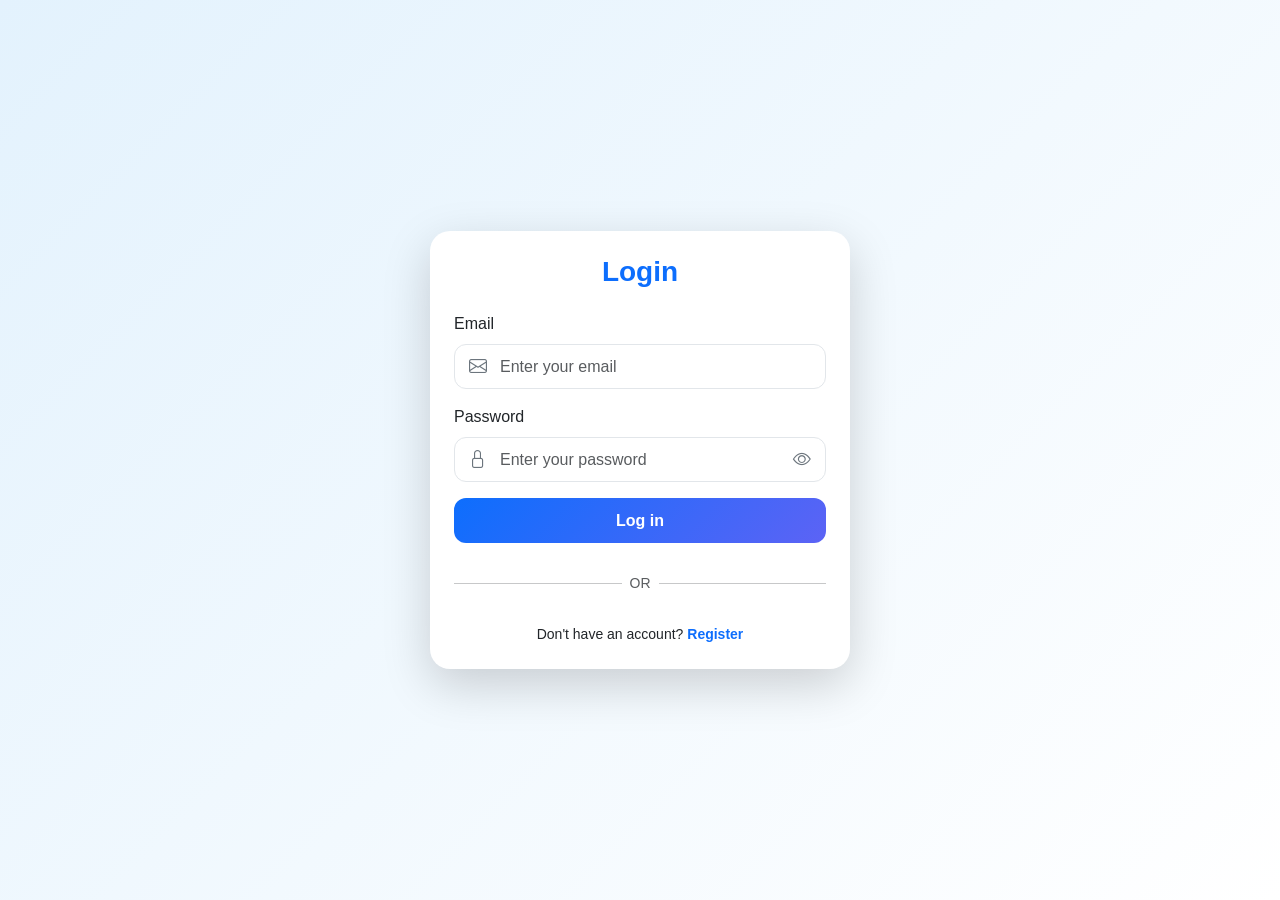
==== commit 57a1576c: "Finaly I have done 90%" ====
--- a/pages/categories.html
+++ b/pages/categories.html
@@ -1,70 +1,352 @@
 <!DOCTYPE html>
 <html lang="en">
 <head>
-    <meta charset="UTF-8">
-    <meta name="viewport" content="width=device-width, initial-scale=1.0">
-    <title>Categories - Blog Admin</title>
-    <link href="https://cdn.jsdelivr.net/npm/bootstrap@5.3.0/dist/css/bootstrap.min.css" rel="stylesheet">
-    <link rel="stylesheet" href="https://cdn.jsdelivr.net/npm/bootstrap-icons@1.11.0/font/bootstrap-icons.css">
-    <link rel="stylesheet" href="../style/style.css">
+  <meta charset="UTF-8">
+  <meta name="viewport" content="width=device-width, initial-scale=1.0">
+  <title>Dashboard - Blog Admin</title>
+  <!-- Bootstrap CSS -->
+  <link href="https://cdn.jsdelivr.net/npm/bootstrap@5.3.0/dist/css/bootstrap.min.css" rel="stylesheet">
+  <link rel="stylesheet" href="https://cdn.jsdelivr.net/npm/bootstrap-icons@1.11.0/font/bootstrap-icons.css">
+  <style>
+    body {
+      min-height: 100vh;
+      display: flex;
+      background-color: #f8f9fa;
+      font-family: 'Segoe UI', sans-serif;
+      margin: 0;
+    }
+
+    .sidebar {
+      width: 250px;
+      background-color: #1e1e2f;
+      color: #fff;
+      display: flex;
+      flex-direction: column;
+      position: fixed;
+      height: 100%;
+      padding-bottom: 20px;
+      transition: transform 0.3s ease;
+      z-index: 1000;
+    }
+
+    @media (max-width: 768px) {
+      .sidebar {
+        transform: translateX(-100%);
+      }
+      .sidebar.active {
+        transform: translateX(0);
+      }
+      .main-content {
+        margin-left: 0 !important;
+        padding: 15px !important;
+      }
+      .menu-icon {
+        display: block !important;
+      }
+    }
+
+    .sidebar-overlay {
+      display: none;
+      position: fixed;
+      top: 0;
+      left: 0;
+      width: 100%;
+      height: 100%;
+      background: rgba(0,0,0,0.5);
+      z-index: 999;
+    }
+
+    .sidebar-overlay.active {
+      display: block;
+    }
+
+    .menu-icon {
+      font-size: 1.5rem;
+      cursor: pointer;
+      display: none;
+      padding: 5px;
+      border-radius: 5px;
+      transition: background 0.2s;
+    }
+
+    .menu-icon:hover {
+      background: rgba(255,255,255,0.1);
+    }
+
+    .sidebar-header {
+      display: flex;
+      align-items: center;
+      justify-content: space-between;
+      padding: 15px 20px;
+      border-bottom: 1px solid rgba(255,255,255,0.1);
+    }
+
+    .sidebar-title {
+      font-size: 1.3rem;
+      font-weight: bold;
+    }
+
+    .nav-menu {
+      list-style: none;
+      padding: 0;
+      margin-top: 20px;
+      flex-grow: 1;
+    }
+
+    .nav-item {
+      position: relative;
+    }
+
+    .nav-link {
+      display: flex;
+      align-items: center;
+      padding: 12px 20px;
+      color: #adb5bd;
+      text-decoration: none;
+      transition: all 0.2s;
+      border-radius: 5px;
+      margin: 0 10px 5px 10px;
+    }
+
+    .nav-link i {
+      margin-right: 10px;
+      font-size: 1.1rem;
+    }
+
+    .nav-link:hover,
+    .nav-link.active {
+      background-color: #343a40;
+      color: #fff;
+    }
+
+    .sub-menu {
+      display: none;
+      list-style: none;
+      padding-left: 40px;
+      margin: 5px 0;
+    }
+
+    .sub-menu .nav-link {
+      padding: 8px 20px;
+      font-size: 0.95rem;
+    }
+
+    .admin-label {
+      padding: 10px 20px;
+      font-size: 0.8rem;
+      letter-spacing: 1px;
+      color: #6c757d;
+    }
+
+    .main-content {
+      margin-left: 250px;
+      padding: 25px;
+      width: 100%;
+    }
+
+    .top-bar {
+      display: flex;
+      justify-content: space-between;
+      align-items: center;
+      margin-bottom: 25px;
+    }
+
+    .page-title {
+      font-size: 1.5rem;
+      font-weight: 600;
+    }
+
+    .user-profile {
+      display: flex;
+      align-items: center;
+      gap: 10px;
+      cursor: pointer;
+    }
+
+    .user-avatar {
+      font-size: 2rem;
+      color: #495057;
+    }
+
+    .article-card {
+      transition: transform 0.2s, box-shadow 0.2s;
+      border-radius: 10px;
+      overflow: hidden;
+    }
+
+    .article-card:hover {
+      transform: translateY(-5px);
+      box-shadow: 0 8px 20px rgba(0,0,0,0.15);
+    }
+
+    .article-card img {
+      width: 100%;
+      height: 180px;
+      object-fit: cover;
+    }
+
+    /* Categories Page Styles */
+    .content-area {
+      background: white;
+      border-radius: 15px;
+      padding: 30px;
+      box-shadow: 0 2px 10px rgba(0,0,0,0.1);
+    }
+
+    .content-header {
+      display: flex;
+      justify-content: space-between;
+      align-items: center;
+      margin-bottom: 25px;
+    }
+
+    .content-title {
+      font-size: 1.8rem;
+      font-weight: 600;
+      margin: 0;
+      color: #1e1e2f;
+    }
+
+    .btn-create {
+      background: linear-gradient(135deg, #0d6efd, #5c63f5);
+      color: white;
+      border: none;
+      padding: 10px 20px;
+      border-radius: 10px;
+      font-weight: 600;
+      transition: all 0.3s ease;
+    }
+
+    .btn-create:hover {
+      background: linear-gradient(135deg, #0b5ed7, #4a56d4);
+      transform: translateY(-2px);
+      box-shadow: 0 4px 12px rgba(13, 110, 253, 0.4);
+    }
+
+    .search-bar {
+      position: relative;
+      margin-bottom: 20px;
+    }
+
+    .search-bar i {
+      position: absolute;
+      left: 15px;
+      top: 50%;
+      transform: translateY(-50%);
+      color: #6c757d;
+    }
+
+    .search-input {
+      width: 100%;
+      padding: 12px 12px 12px 45px;
+      border: 1px solid #e0e0e0;
+      border-radius: 10px;
+      font-size: 0.95rem;
+    }
+
+    .search-input:focus {
+      outline: none;
+      border-color: #0d6efd;
+      box-shadow: 0 0 0 0.2rem rgba(13, 110, 253, 0.15);
+    }
+
+    .table-container {
+      overflow-x: auto;
+      border-radius: 10px;
+      border: 1px solid #e0e0e0;
+    }
+
+    .table {
+      margin: 0;
+      border-collapse: collapse;
+    }
+
+    .table thead {
+      background: #f8f9fa;
+    }
+
+    .table th {
+      padding: 15px;
+      font-weight: 600;
+      color: #495057;
+      border-bottom: 2px solid #dee2e6;
+    }
+
+    .table td {
+      padding: 15px;
+      vertical-align: middle;
+      border-bottom: 1px solid #e9ecef;
+    }
+
+    .table tbody tr:hover {
+      background-color: #f8f9fa;
+    }
+
+    .table tbody tr:last-child td {
+      border-bottom: none;
+    }
+  </style>
 </head>
 <body>
-    <!-- Sidebar -->
-    <div class="sidebar" id="sidebar">
-        <div class="sidebar-header">
-            <div class="menu-icon" id="menuToggle">
-                <i class="bi bi-list"></i>
-            </div>
-            <div class="sidebar-title">Blog</div>
-        </div>
-
-        <div class="admin-label">ADMIN</div>
-
-        <ul class="nav-menu">
-            <li class="nav-item">
-                <a href="dashboard.html" class="nav-link">
-                    <i class="bi bi-speedometer2"></i>
-                    <span>Dashboard</span>
-                </a>
-            </li>
-            <li class="nav-item">
-                <a href="#" class="nav-link" id="myArticleLink">
-                    <i class="bi bi-file-earmark-text"></i>
-                    <span>My Article</span>
-                    <i class="bi bi-chevron-down dropdown-icon"></i>
-                </a>
-                <ul class="sub-menu" id="articleSubmenu">
-                    <li class="nav-item">
-                        <a href="my-articles.html" class="nav-link">All Article</a>
-                    </li>
-                    <li class="nav-item">
-                        <a href="create-article.html" class="nav-link">Create Article</a>
-                    </li>
-                </ul>
-            </li>
-            <li class="nav-item">
-                <a href="categories.html" class="nav-link active">
-                    <i class="bi bi-tag"></i>
-                    <span>Category</span>
-                </a>
-            </li>
-            <li class="nav-item">
-                <a href="profile.html" class="nav-link">
-                    <i class="bi bi-person"></i>
-                    <span>Profile</span>
-                </a>
-            </li>
-            <li class="nav-item" style="margin-top: 30px;">
-                <a href="#" class="nav-link logout-link" id="logoutBtn">
-                    <i class="bi bi-box-arrow-right"></i>
-                    <span>Logout</span>
-                </a>
-            </li>
+  <!-- Sidebar Overlay -->
+  <div class="sidebar-overlay" id="sidebarOverlay"></div>
+
+  <!-- Sidebar -->
+  <div class="sidebar" id="sidebar">
+    <div class="sidebar-header">
+      <div class="menu-icon" id="menuToggle">
+        <i class="bi bi-list"></i>
+      </div>
+      <div class="sidebar-title">Blog</div>
+    </div>
+
+    <div class="admin-label">ADMIN</div>
+
+    <ul class="nav-menu">
+      <li class="nav-item">
+        <a href="dashboard.html" class="nav-link">
+          <i class="bi bi-speedometer2"></i>
+          <span>Dashboard</span>
+        </a>
+      </li>
+      <li class="nav-item">
+        <a href="#" class="nav-link" id="myArticleLink">
+          <i class="bi bi-file-earmark-text"></i>
+          <span>My Article</span>
+          <i class="bi bi-chevron-down dropdown-icon ms-auto"></i>
+        </a>
+        <ul class="sub-menu" id="articleSubmenu">
+          <li class="nav-item">
+            <a href="my-articles.html" class="nav-link">All Article</a>
+          </li>
+          <li class="nav-item">
+            <a href="create-article.html" class="nav-link">Create Article</a>
+          </li>
         </ul>
-    </div>
-
-    <!-- Main Content -->
-    <div class="main-content">
+      </li>
+      <li class="nav-item">
+        <a href="categories.html" class="nav-link active">
+          <i class="bi bi-tag"></i>
+          <span>Category</span>
+        </a>
+      </li>
+      <li class="nav-item">
+        <a href="profile.html" class="nav-link">
+          <i class="bi bi-person"></i>
+          <span>Profile</span>
+        </a>
+      </li>
+      <li class="nav-item" style="margin-top: auto;">
+        <a href="#" class="nav-link logout-link" id="logoutBtn">
+          <i class="bi bi-box-arrow-right"></i>
+          <span>Logout</span>
+        </a>
+      </li>
+    </ul>
+  </div>
+
+  <!-- Main Content -->
+  <div class="main-content">
         <!-- Top Bar -->
         <div class="top-bar">
             <div class="page-title">Categories</div>
@@ -98,17 +380,13 @@
                     <thead>
                         <tr>
                             <th>Name</th>
-                            <th>Slug</th>
-                            <th>Description</th>
-                            <th>Articles</th>
-                            <th>Created</th>
                             <th>Actions</th>
                         </tr>
                     </thead>
                     <tbody id="categoriesTable">
                         <!-- Loading State -->
                         <tr>
-                            <td colspan="6" class="text-center">
+                            <td colspan="2" class="text-center">
                                 <div class="spinner-border text-primary" role="status">
                                     <span class="visually-hidden">Loading...</span>
                                 </div>
@@ -120,51 +398,41 @@
         </div>
     </div>
 
-    <!-- Category Modal -->
-    <div class="modal fade" id="categoryModal" tabindex="-1">
-        <div class="modal-dialog">
-            <div class="modal-content">
-                <div class="modal-header">
-                    <h5 class="modal-title" id="modalTitle">Add Category</h5>
-                    <button type="button" class="btn-close" data-bs-dismiss="modal"></button>
-                </div>
-                <div class="modal-body">
-                    <form id="categoryForm">
-                        <input type="hidden" id="categoryId">
-                        
-                        <div class="form-group mb-3">
-                            <label for="categoryName">Name *</label>
-                            <input type="text" class="form-control" id="categoryName" required>
-                        </div>
-                        
-                        <div class="form-group mb-3">
-                            <label for="categorySlug">Slug *</label>
-                            <input type="text" class="form-control" id="categorySlug" required>
-                            <small class="form-text">Auto-generated from name</small>
-                        </div>
-                        
-                        <div class="form-group mb-3">
-                            <label for="categoryDescription">Description</label>
-                            <textarea class="form-control" id="categoryDescription" rows="3"></textarea>
-                        </div>
-                        
-                        <div class="form-group mb-3">
-                            <label for="categoryColor">Color</label>
-                            <input type="color" class="form-control form-control-color" id="categoryColor" value="#3b82f6">
-                        </div>
-                    </form>
-                </div>
-                <div class="modal-footer">
-                    <button type="button" class="btn btn-secondary" data-bs-dismiss="modal">Cancel</button>
-                    <button type="button" class="btn btn-primary" id="saveCategoryBtn">Save</button>
-                </div>
+  </div>
+
+  <!-- Category Modal -->
+  <div class="modal fade" id="categoryModal" tabindex="-1" aria-labelledby="modalTitle" aria-hidden="true">
+    <div class="modal-dialog">
+      <div class="modal-content">
+        <div class="modal-header">
+          <h5 class="modal-title" id="modalTitle">Add Category</h5>
+          <button type="button" class="btn-close" data-bs-dismiss="modal" aria-label="Close"></button>
+        </div>
+        <div class="modal-body">
+          <form id="categoryForm">
+            <input type="hidden" id="categoryId">
+            <div class="mb-3">
+              <label for="categoryName" class="form-label">Category Name</label>
+              <input type="text" class="form-control" id="categoryName" placeholder="Enter category name">
+              <small class="text-danger" id="err_name"></small>
             </div>
+          </form>
         </div>
+        <div class="modal-footer">
+          <button type="button" class="btn btn-secondary" data-bs-dismiss="modal">Cancel</button>
+          <button type="button" class="btn btn-primary" id="saveCategoryBtn">Save Category</button>
+        </div>
+      </div>
     </div>
-
-    <script src="https://cdn.jsdelivr.net/npm/bootstrap@5.3.0/dist/js/bootstrap.bundle.min.js"></script>
-    <script src="../assets/Js/main.js"></script>
-    <script src="../assets/Js/categories.js"></script>
-    <script src="../assets/Js/logout.js"></script>
+  </div>
+
+  <!-- Bootstrap JS -->
+  <script src="https://cdn.jsdelivr.net/npm/bootstrap@5.3.0/dist/js/bootstrap.bundle.min.js"></script>
+  <script src="../assets/Js/BaseURL.js"></script>
+  <script src="../assets/Js/authCheck.js"></script>
+  <script src="../assets/Js/getProfile.js"></script>
+  <script src="../assets/Js/categories.js"></script>
+  <script src="../assets/Js/logout.js"></script>
+  <script src="../assets/Js/burgerMenu.js"></script>
 </body>
-</html>
+</html>
